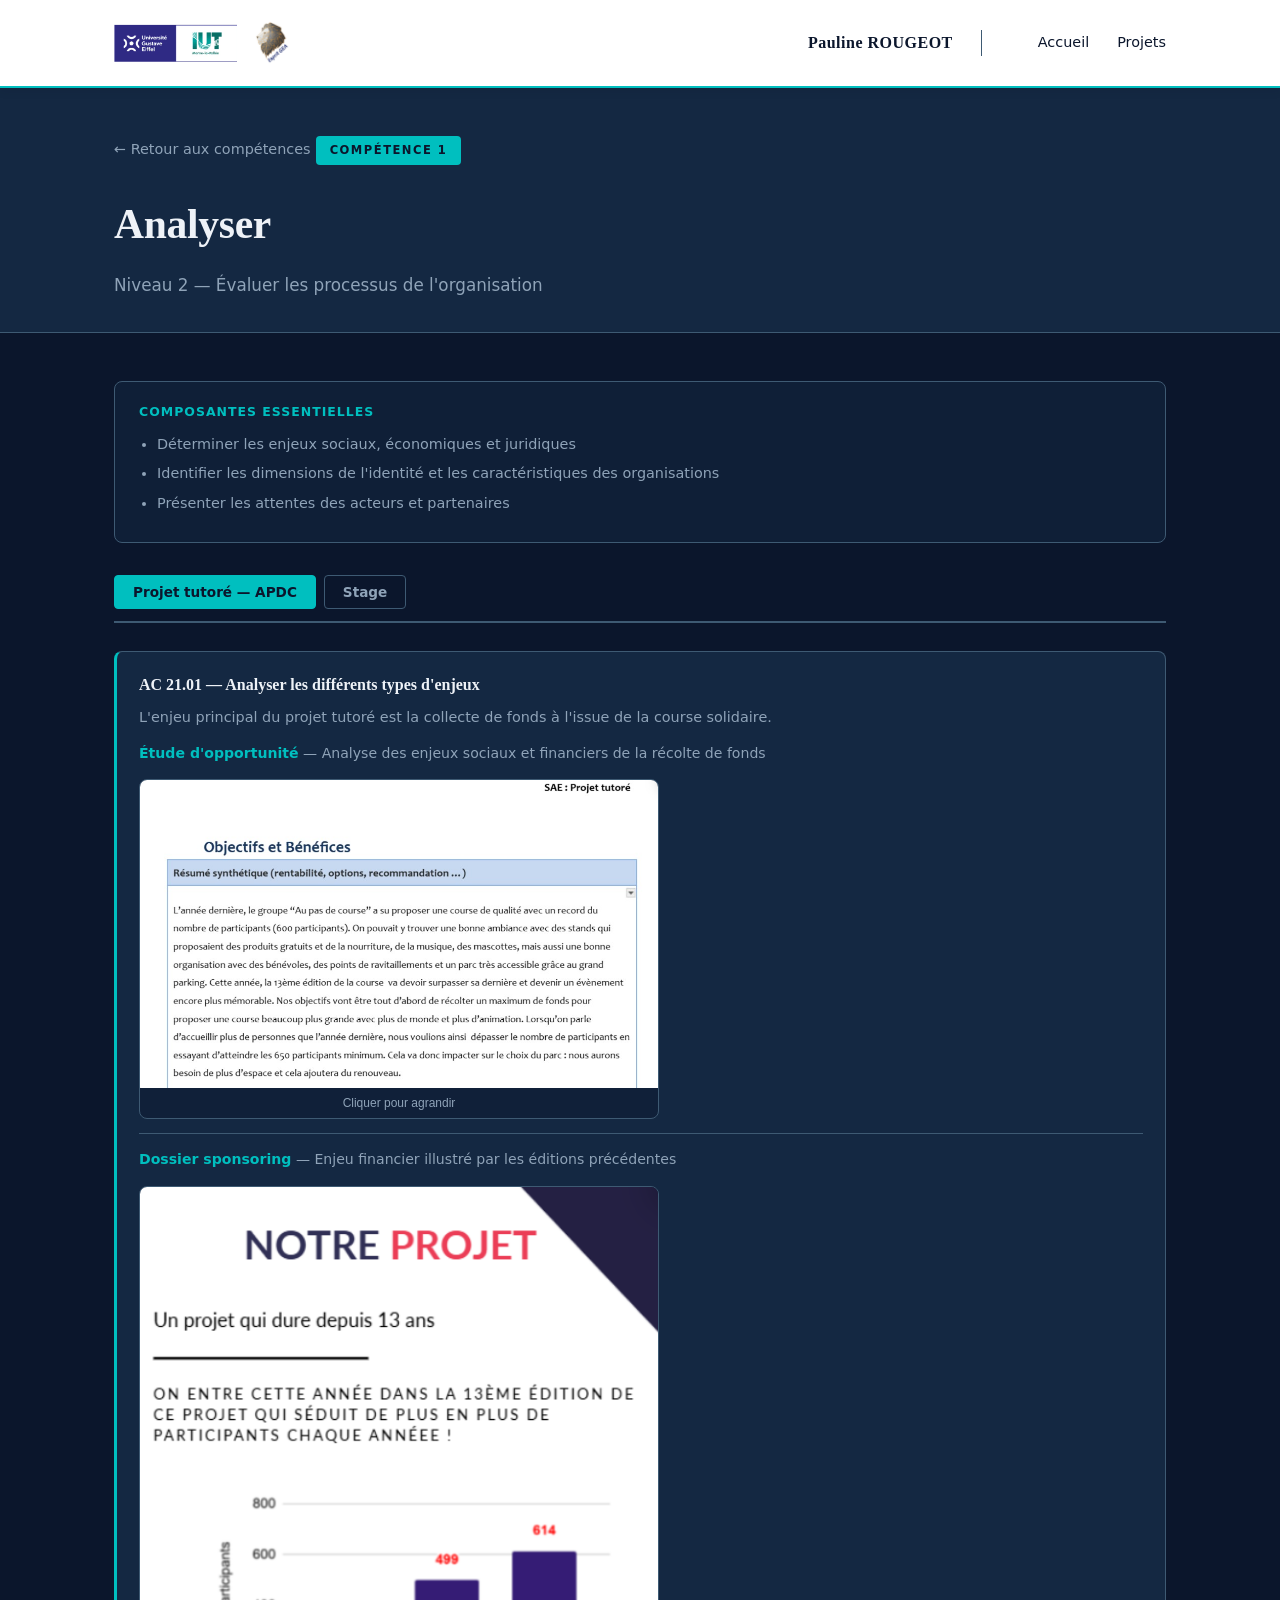
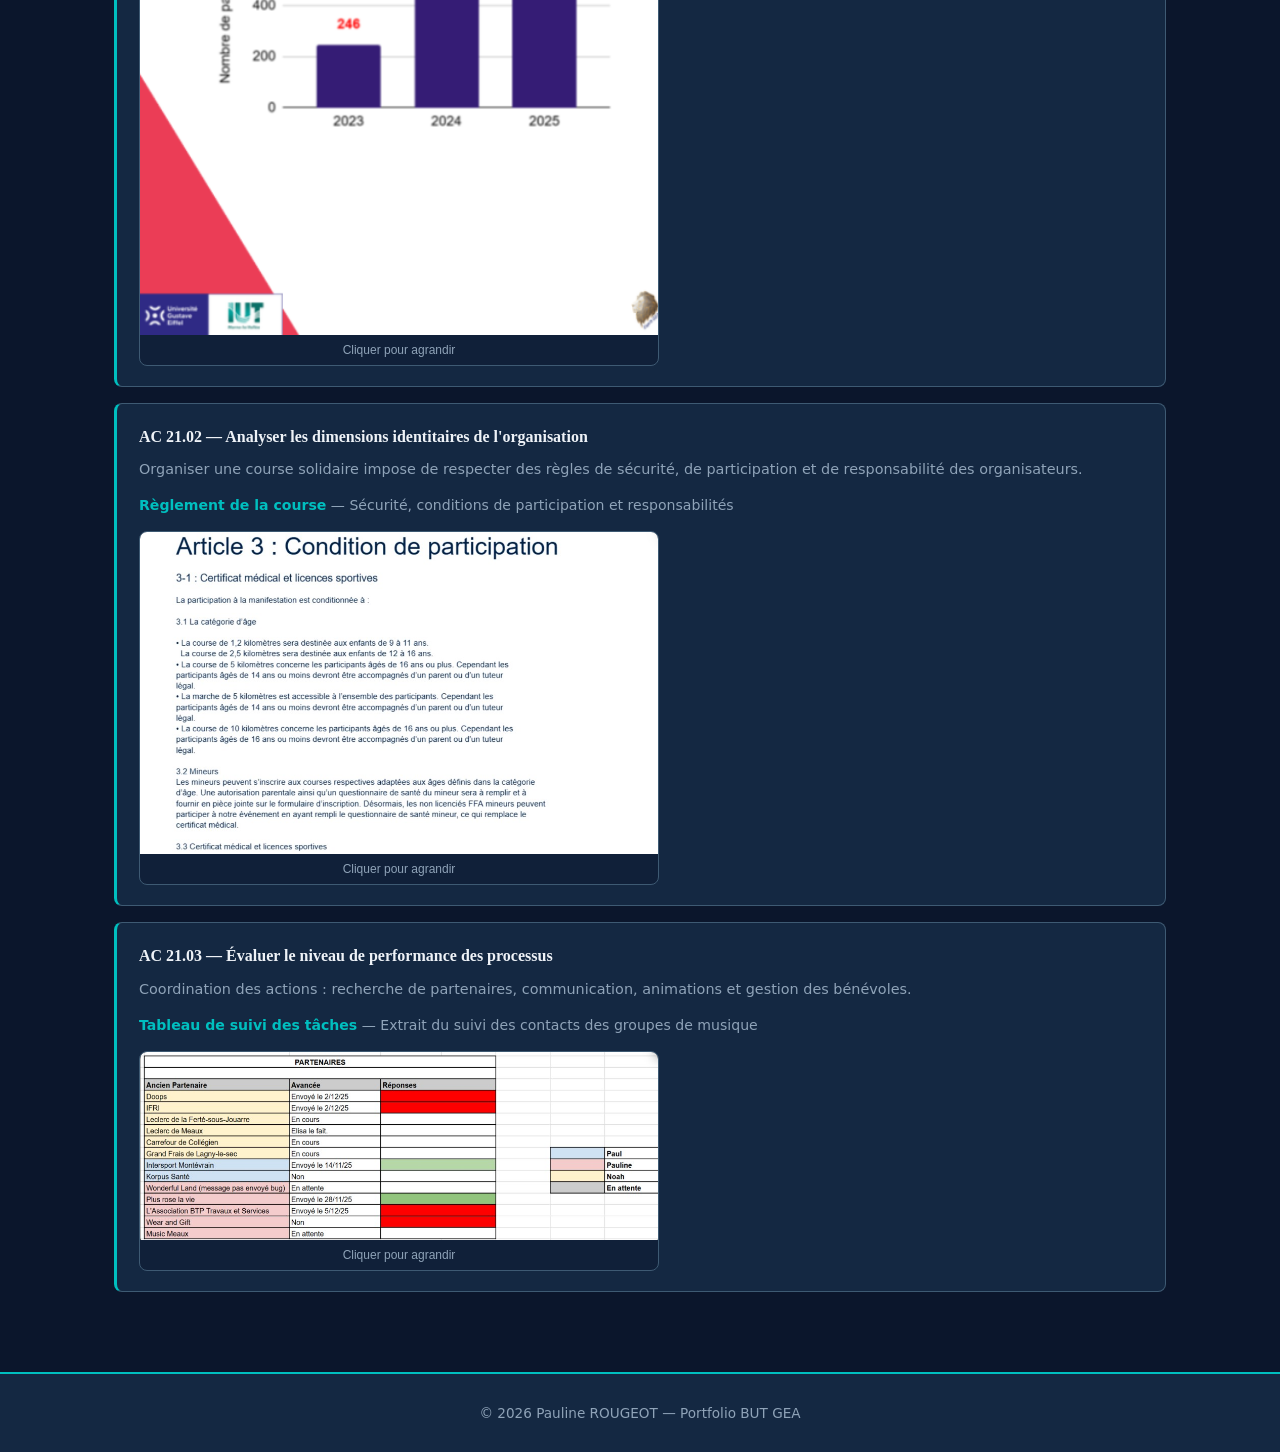
==== projects/c1.html @ 16b469e0 "Import projects folder contents as normal files" ====
<!DOCTYPE html>
<html lang="fr">
<head>
  <meta charset="UTF-8" />
  <meta name="viewport" content="width=device-width, initial-scale=1.0" />
  <title>C1 — Analyser</title>
  <link rel="stylesheet" href="../css/style.css" />
</head>
<body>

  <header>
    <div class="container">
      <a href="../index.html" class="nav-brand">
        <img src="../images/logo-universite-iut.png" alt="Université Gustave Eiffel — IUT Marne-la-Vallée" class="nav-logo nav-logo-univ" />
        <img src="../images/logo-esprit-gea.png" alt="Esprit GEA" class="nav-logo nav-logo-gea" />
      </a>
      <nav>
        <span class="nav-name">Pauline ROUGEOT</span>
        <a href="../index.html">Accueil</a>
        <a href="../index.html#projets">Projets</a>
      </nav>
    </div>
  </header>

  <main>
    <section class="project-hero">
      <div class="container">
        <a href="../index.html" class="back-link">← Retour aux compétences</a>
        <span class="project-badge">Compétence 1</span>
        <h1>Analyser</h1>
        <p class="subtitle">Niveau 2 — Évaluer les processus de l'organisation</p>
      </div>
    </section>

    <section class="project-content">
      <div class="container">

        <div class="comp-intro">
          <p class="comp-level">Composantes essentielles</p>
          <ul>
            <li>Déterminer les enjeux sociaux, économiques et juridiques</li>
            <li>Identifier les dimensions de l'identité et les caractéristiques des organisations</li>
            <li>Présenter les attentes des acteurs et partenaires</li>
          </ul>
        </div>

        <div class="tabs">
          <div class="tab-list">
            <button class="tab-btn active" data-tab="c1-apdc">Projet tutoré — APDC</button>
            <button class="tab-btn" data-tab="c1-stage">Stage</button>
          </div>

          <div id="c1-apdc" class="tab-panel active">
            <div class="proof-list">

              <div class="proof-card">
                <h3>AC 21.01 — Analyser les différents types d'enjeux</h3>
                <p class="proof-context">L'enjeu principal du projet tutoré est la collecte de fonds à l'issue de la course solidaire.</p>

                <div class="proof-item">
                  <p class="proof-item-title"><strong>Étude d'opportunité</strong> — Analyse des enjeux sociaux et financiers de la récolte de fonds</p>
                  <button type="button" class="proof-img-btn" data-lightbox="../images/c1-apdc/etude-opportunite.png" data-caption="Étude d'opportunité — Objectifs et bénéfices">
                    <img src="../images/c1-apdc/etude-opportunite.png" alt="Étude d'opportunité" class="proof-img" />
                    <span class="proof-img-hint">Cliquer pour agrandir</span>
                  </button>
                </div>

                <div class="proof-item">
                  <p class="proof-item-title"><strong>Dossier sponsoring</strong> — Enjeu financier illustré par les éditions précédentes</p>
                  <button type="button" class="proof-img-btn" data-lightbox="../images/c1-apdc/dossier-sponsoring.png" data-caption="Dossier sponsoring — Évolution des participants">
                    <img src="../images/c1-apdc/dossier-sponsoring.png" alt="Dossier sponsoring" class="proof-img" />
                    <span class="proof-img-hint">Cliquer pour agrandir</span>
                  </button>
                </div>
              </div>

              <div class="proof-card">
                <h3>AC 21.02 — Analyser les dimensions identitaires de l'organisation</h3>
                <p class="proof-context">Organiser une course solidaire impose de respecter des règles de sécurité, de participation et de responsabilité des organisateurs.</p>

                <div class="proof-item">
                  <p class="proof-item-title"><strong>Règlement de la course</strong> — Sécurité, conditions de participation et responsabilités</p>
                  <button type="button" class="proof-img-btn" data-lightbox="../images/c1-apdc/reglement-course.png" data-caption="Règlement de la course — Conditions de participation">
                    <img src="../images/c1-apdc/reglement-course.png" alt="Règlement de la course" class="proof-img" />
                    <span class="proof-img-hint">Cliquer pour agrandir</span>
                  </button>
                </div>
              </div>

              <div class="proof-card">
                <h3>AC 21.03 — Évaluer le niveau de performance des processus</h3>
                <p class="proof-context">Coordination des actions : recherche de partenaires, communication, animations et gestion des bénévoles.</p>

                <div class="proof-item">
                  <p class="proof-item-title"><strong>Tableau de suivi des tâches</strong> — Extrait du suivi des contacts des groupes de musique</p>
                  <button type="button" class="proof-img-btn" data-lightbox="../images/c1-apdc/tableau-suivi-taches.png" data-caption="Tableau de suivi des partenaires">
                    <img src="../images/c1-apdc/tableau-suivi-taches.png" alt="Tableau de suivi des tâches" class="proof-img" />
                    <span class="proof-img-hint">Cliquer pour agrandir</span>
                  </button>
                </div>
              </div>

            </div>
          </div>

          <div id="c1-stage" class="tab-panel">
            <div class="proof-list">

              <div class="proof-card">
                <h3>AC 21.02 — Analyser les dimensions identitaires de l'organisation</h3>
                <p class="proof-context">Identification des caractéristiques juridiques de la société et des obligations pour préparer l'approbation des comptes.</p>

                <div class="proof-item">
                  <p class="proof-item-title"><strong>PV d'AG</strong> — Préparation et établissement du procès-verbal d'assemblée générale</p>
                  <div class="proof-img-group">
                    <button type="button" class="proof-img-btn" data-lightbox="../images/c1-stage/pv-ag-1.png" data-caption="PV d'AG — Saisie des informations (i23)">
                      <img src="../images/c1-stage/pv-ag-1.png" alt="PV d'AG — Saisie i23" class="proof-img" />
                      <span class="proof-img-hint">Cliquer pour agrandir</span>
                    </button>
                    <button type="button" class="proof-img-btn" data-lightbox="../images/c1-stage/pv-ag-2.png" data-caption="PV d'AG — Procès-verbal des décisions">
                      <img src="../images/c1-stage/pv-ag-2.png" alt="PV d'AG — Procès-verbal" class="proof-img" />
                      <span class="proof-img-hint">Cliquer pour agrandir</span>
                    </button>
                  </div>
                </div>

                <div class="proof-item">
                  <p class="proof-item-title"><strong>Rapport de gestion</strong> — Présentation de l'activité et des résultats de l'exercice</p>
                  <button type="button" class="proof-img-btn" data-lightbox="../images/c1-stage/rapport-gestion.png" data-caption="Rapport de gestion">
                    <img src="../images/c1-stage/rapport-gestion.png" alt="Rapport de gestion" class="proof-img" />
                    <span class="proof-img-hint">Cliquer pour agrandir</span>
                  </button>
                </div>

                <div class="proof-item">
                  <p class="proof-item-title"><strong>Déclaration de confidentialité</strong> — Obligation légale liée au dépôt des comptes annuels</p>
                  <button type="button" class="proof-img-btn" data-lightbox="../images/c1-stage/declaration-confidentialite.png" data-caption="Déclaration de confidentialité">
                    <img src="../images/c1-stage/declaration-confidentialite.png" alt="Déclaration de confidentialité" class="proof-img" />
                    <span class="proof-img-hint">Cliquer pour agrandir</span>
                  </button>
                </div>
              </div>

              <div class="proof-card">
                <h3>AC 21.03 — Évaluer le niveau de performance des processus</h3>
                <p class="proof-context">Évaluation des outils de dématérialisation et d'automatisation comptable pour optimiser le traitement des factures.</p>

                <div class="proof-item">
                  <p class="proof-item-title"><strong>Chaintrust</strong> — Processus d'intégration automatisée des écritures comptables</p>
                  <div class="proof-img-group">
                    <button type="button" class="proof-img-btn" data-lightbox="../images/c1-stage/chaintrust-1.png" data-caption="Chaintrust — Dépôt des pièces comptables">
                      <img src="../images/c1-stage/chaintrust-1.png" alt="Chaintrust — Dépôt" class="proof-img" />
                      <span class="proof-img-hint">Cliquer pour agrandir</span>
                    </button>
                    <button type="button" class="proof-img-btn" data-lightbox="../images/c1-stage/chaintrust-2.png" data-caption="Chaintrust — Écritures générées">
                      <img src="../images/c1-stage/chaintrust-2.png" alt="Chaintrust — Écritures" class="proof-img" />
                      <span class="proof-img-hint">Cliquer pour agrandir</span>
                    </button>
                    <button type="button" class="proof-img-btn" data-lightbox="../images/c1-stage/chaintrust-3.png" data-caption="Chaintrust — Saisie des écritures en comptabilité">
                      <img src="../images/c1-stage/chaintrust-3.png" alt="Chaintrust — Saisie" class="proof-img" />
                      <span class="proof-img-hint">Cliquer pour agrandir</span>
                    </button>
                    <button type="button" class="proof-img-btn" data-lightbox="../images/c1-stage/chaintrust-4.png" data-caption="Chaintrust — Écriture intégrée en comptabilité">
                      <img src="../images/c1-stage/chaintrust-4.png" alt="Chaintrust — Écriture intégrée" class="proof-img" />
                      <span class="proof-img-hint">Cliquer pour agrandir</span>
                    </button>
                    <button type="button" class="proof-img-btn" data-lightbox="../images/c1-stage/chaintrust-5.png" data-caption="Chaintrust — Factures correspondantes">
                      <img src="../images/c1-stage/chaintrust-5.png" alt="Chaintrust — Factures" class="proof-img" />
                      <span class="proof-img-hint">Cliquer pour agrandir</span>
                    </button>
                  </div>
                </div>

                <div class="proof-item">
                  <p class="proof-item-title"><strong>Dossier de contrôle</strong> — Comptabilisation d'une facture non reconnue automatiquement</p>
                  <div class="proof-img-group">
                    <button type="button" class="proof-img-btn" data-lightbox="../images/c1-stage/dossier-controle-1.png" data-caption="Dossier de contrôle — Justificatif de paiement">
                      <img src="../images/c1-stage/dossier-controle-1.png" alt="Dossier de contrôle — Justificatif" class="proof-img" />
                      <span class="proof-img-hint">Cliquer pour agrandir</span>
                    </button>
                    <button type="button" class="proof-img-btn" data-lightbox="../images/c1-stage/dossier-controle-2.png" data-caption="Dossier de contrôle — Vérification des écritures">
                      <img src="../images/c1-stage/dossier-controle-2.png" alt="Dossier de contrôle — Vérification" class="proof-img" />
                      <span class="proof-img-hint">Cliquer pour agrandir</span>
                    </button>
                  </div>
                </div>

                <div class="proof-item">
                  <p class="proof-item-title"><strong>Lettrage fournisseur</strong> — Justification des comptes et détection d'anomalies</p>
                  <div class="proof-img-group">
                    <button type="button" class="proof-img-btn" data-lightbox="../images/c1-stage/lettrage-1.png" data-caption="Lettrage fournisseur — Rapprochement des écritures">
                      <img src="../images/c1-stage/lettrage-1.png" alt="Lettrage fournisseur" class="proof-img" />
                      <span class="proof-img-hint">Cliquer pour agrandir</span>
                    </button>
                    <button type="button" class="proof-img-btn" data-lightbox="../images/c1-stage/lettrage-2.png" data-caption="Lettrage fournisseur — Grand livre fournisseur">
                      <img src="../images/c1-stage/lettrage-2.png" alt="Grand livre fournisseur" class="proof-img" />
                      <span class="proof-img-hint">Cliquer pour agrandir</span>
                    </button>
                  </div>
                </div>
              </div>

            </div>
          </div>
        </div>

      </div>
    </section>
  </main>

  <footer>
    <div class="container">
      <p>© 2026 Pauline ROUGEOT — Portfolio BUT GEA</p>
    </div>
  </footer>

  <script src="../js/tabs.js"></script>
  <script src="../js/lightbox.js"></script>
</body>
</html>
---- css/style.css ----
/* ── Variables — palette #0B162C ── */
:root {
  --navy-dark: #0B162C;
  --navy:      #142842;
  --slate:     #3E5A73;
  --teal:      #00BFBF;

  --bg:        var(--navy-dark);
  --bg-card:   var(--navy);
  --bg-card-hover: #1a3250;
  --border:    var(--slate);
  --text:      #eef2f7;
  --text-muted:#8fa3b8;
  --accent:    var(--teal);
  --accent-glow: rgba(0, 191, 191, 0.22);
  --radius:    8px;
  --font:      'Segoe UI', system-ui, -apple-system, sans-serif;
  --font-heading: Georgia, 'Times New Roman', serif;
  --shadow:    0 2px 12px rgba(0, 0, 0, 0.35);
  --shadow-hover: 0 8px 28px rgba(0, 191, 191, 0.18);
}

/* ── Reset ── */
*, *::before, *::after { box-sizing: border-box; margin: 0; padding: 0; }

html { scroll-behavior: smooth; }

body {
  font-family: var(--font);
  background: var(--bg);
  color: var(--text);
  min-height: 100vh;
  line-height: 1.65;
}

a { color: inherit; text-decoration: none; }

img { max-width: 100%; display: block; }

/* ── Layout ── */
.container {
  max-width: 1100px;
  margin: 0 auto;
  padding: 0 24px;
}

/* ── Header ── */
header {
  padding: 20px 0;
  border-bottom: 2px solid var(--teal);
  position: sticky;
  top: 0;
  background: #ffffff;
  box-shadow: 0 2px 10px rgba(11, 22, 44, 0.1);
  z-index: 100;
}

header .container {
  display: flex;
  align-items: center;
  justify-content: space-between;
}

.nav-brand {
  display: flex;
  align-items: center;
  gap: 14px;
}

.nav-logo {
  height: 42px;
  width: auto;
  object-fit: contain;
  display: block;
}

.nav-logo-univ { height: 38px; }
.nav-logo-gea  { height: 46px; }

nav {
  display: flex;
  align-items: center;
}

.nav-name {
  font-family: var(--font-heading);
  font-size: 1rem;
  font-weight: 700;
  color: var(--navy-dark);
  letter-spacing: 0.5px;
  margin-right: 28px;
  padding-right: 28px;
  border-right: 1px solid var(--border);
}

nav a {
  color: var(--navy-dark);
  font-size: 0.9rem;
  font-weight: 500;
  margin-left: 28px;
  transition: color 0.2s;
}

nav a:hover { color: var(--teal); }

/* ── Hero ── */
.hero {
  padding: 64px 0 48px;
  text-align: center;
  background: linear-gradient(180deg, var(--navy) 0%, var(--bg) 100%);
  border-bottom: 1px solid var(--border);
}

.hero-badge {
  display: inline-block;
  background: var(--teal);
  color: var(--navy-dark);
  font-size: 0.72rem;
  font-weight: 700;
  letter-spacing: 0.8px;
  text-transform: uppercase;
  padding: 7px 18px;
  border-radius: 4px;
  margin-bottom: 24px;
}

.hero h1 {
  font-family: var(--font-heading);
  font-size: clamp(2rem, 4.5vw, 3rem);
  font-weight: 700;
  letter-spacing: -0.5px;
  line-height: 1.2;
  margin-bottom: 16px;
  color: var(--text);
}

.hero h1 em {
  font-style: italic;
  color: var(--teal);
  background: none;
  -webkit-text-fill-color: unset;
}

.hero p {
  color: var(--text-muted);
  font-size: 1rem;
  font-weight: 500;
  max-width: 560px;
  margin: 0 auto;
  letter-spacing: 0.3px;
}

/* ── Cards Grid ── */
.projects-section {
  padding: 48px 0 80px;
}

.section-title {
  font-family: var(--font-heading);
  font-size: 0.85rem;
  font-weight: 700;
  letter-spacing: 1.5px;
  text-transform: uppercase;
  color: var(--teal);
  margin-bottom: 28px;
}

.cards-grid {
  display: grid;
  grid-template-columns: repeat(auto-fill, minmax(300px, 1fr));
  gap: 20px;
}

.card {
  background: var(--bg-card);
  border: 1px solid var(--border);
  border-radius: var(--radius);
  overflow: hidden;
  transition: transform 0.2s, box-shadow 0.2s, border-color 0.2s;
  display: flex;
  flex-direction: column;
  box-shadow: var(--shadow);
}

.card:hover {
  transform: translateY(-4px);
  border-color: var(--teal);
  box-shadow: var(--shadow-hover);
}

.card-thumb {
  height: 160px;
  display: flex;
  align-items: center;
  justify-content: center;
  font-family: var(--font-heading);
  font-size: 2.8rem;
  font-weight: 700;
  color: #ffffff;
  letter-spacing: 2px;
}

.card:nth-child(1) .card-thumb,
.banner-c1 { background: linear-gradient(135deg, #0B162C, #142842); }

.card:nth-child(2) .card-thumb,
.banner-c2 { background: linear-gradient(135deg, #142842, #3E5A73); }

.card:nth-child(3) .card-thumb,
.banner-c3 { background: linear-gradient(135deg, #3E5A73, #2e4a62); }

.card:nth-child(4) .card-thumb,
.banner-c4 { background: linear-gradient(135deg, #142842, #00BFBF); }

.card:nth-child(5) .card-thumb,
.banner-c5 { background: linear-gradient(135deg, #3E5A73, #00BFBF); }

.card-body {
  padding: 22px 24px 24px;
  flex: 1;
  display: flex;
  flex-direction: column;
  border-top: 3px solid var(--teal);
}

.card-tag {
  font-size: 0.72rem;
  font-weight: 600;
  letter-spacing: 1px;
  text-transform: uppercase;
  color: var(--teal);
  margin-bottom: 8px;
}

.card-title {
  font-family: var(--font-heading);
  font-size: 1.15rem;
  font-weight: 700;
  color: var(--text);
  margin-bottom: 10px;
}

.card-desc {
  color: var(--text-muted);
  font-size: 0.9rem;
  flex: 1;
  margin-bottom: 18px;
}

.card-link {
  display: inline-flex;
  align-items: center;
  gap: 6px;
  font-size: 0.85rem;
  font-weight: 600;
  color: var(--teal);
  transition: gap 0.2s, color 0.2s;
}

.card:hover .card-link { gap: 10px; }

/* ── Project Page ── */
.project-hero {
  padding: 48px 0 32px;
  background: var(--navy);
  border-bottom: 1px solid var(--border);
}

.back-link {
  display: inline-flex;
  align-items: center;
  gap: 8px;
  color: var(--text-muted);
  font-size: 0.9rem;
  margin-bottom: 28px;
  transition: color 0.2s;
}

.back-link:hover { color: var(--teal); }

.project-badge {
  display: inline-block;
  font-size: 0.72rem;
  font-weight: 700;
  letter-spacing: 1.5px;
  text-transform: uppercase;
  color: var(--navy-dark);
  background: var(--teal);
  padding: 5px 14px;
  border-radius: 4px;
  margin-bottom: 16px;
}

.project-hero h1 {
  font-family: var(--font-heading);
  font-size: clamp(1.8rem, 3.5vw, 2.6rem);
  font-weight: 700;
  color: var(--text);
  letter-spacing: -0.3px;
  margin-bottom: 14px;
}

.project-hero .subtitle {
  color: var(--text-muted);
  font-size: 1.05rem;
  max-width: 620px;
}

.project-banner {
  height: 220px;
  border-radius: var(--radius);
  margin: 36px 0 0;
  display: flex;
  align-items: center;
  justify-content: center;
  font-family: var(--font-heading);
  font-size: 4.5rem;
  font-weight: 700;
  color: #ffffff;
  letter-spacing: 4px;
  box-shadow: var(--shadow);
}

.project-content {
  padding: 48px 0 80px;
}

.project-content h2 {
  font-family: var(--font-heading);
  font-size: 1.25rem;
  font-weight: 700;
  color: var(--teal);
  margin: 32px 0 12px;
  padding-bottom: 8px;
  border-bottom: 2px solid var(--border);
}

.project-content p {
  color: var(--text-muted);
  margin-bottom: 14px;
}

.tech-tags {
  display: flex;
  flex-wrap: wrap;
  gap: 8px;
  margin: 18px 0;
}

.tech-tag {
  background: rgba(62, 90, 115, 0.35);
  border: 1px solid var(--border);
  color: var(--text);
  font-size: 0.78rem;
  font-weight: 500;
  padding: 5px 12px;
  border-radius: 4px;
}

.project-meta {
  display: grid;
  grid-template-columns: repeat(auto-fill, minmax(200px, 1fr));
  gap: 16px;
  margin: 28px 0;
}

.meta-item {
  background: var(--bg-card);
  border: 1px solid var(--border);
  border-left: 3px solid var(--teal);
  border-radius: var(--radius);
  padding: 18px 20px;
  box-shadow: var(--shadow);
}

.meta-item .label {
  font-size: 0.72rem;
  text-transform: uppercase;
  letter-spacing: 1px;
  color: var(--text-muted);
  margin-bottom: 5px;
}

.meta-item .value {
  font-size: 0.95rem;
  font-weight: 600;
  color: var(--text);
}

/* ── Competency page ── */
.comp-intro {
  background: rgba(20, 40, 66, 0.5);
  border: 1px solid var(--border);
  border-radius: var(--radius);
  padding: 20px 24px;
  margin-bottom: 32px;
}

.comp-intro .comp-level {
  font-size: 0.78rem;
  font-weight: 600;
  text-transform: uppercase;
  letter-spacing: 1px;
  color: var(--teal);
  margin-bottom: 10px;
}

.comp-intro ul {
  color: var(--text-muted);
  font-size: 0.9rem;
  padding-left: 18px;
}

.comp-intro li { margin-bottom: 6px; }

/* ── Tabs ── */
.tabs { margin-top: 8px; }

.tab-list {
  display: flex;
  flex-wrap: wrap;
  gap: 8px;
  margin-bottom: 28px;
  border-bottom: 2px solid var(--border);
  padding-bottom: 12px;
}

.tab-btn {
  background: transparent;
  border: 1px solid var(--border);
  color: var(--text-muted);
  font-family: var(--font);
  font-size: 0.85rem;
  font-weight: 600;
  padding: 8px 18px;
  border-radius: 4px;
  cursor: pointer;
  transition: background 0.2s, color 0.2s, border-color 0.2s;
}

.tab-btn:hover { color: var(--text); border-color: var(--teal); }

.tab-btn.active {
  background: var(--teal);
  color: var(--navy-dark);
  border-color: var(--teal);
}

.tab-panel { display: none; }
.tab-panel.active { display: block; }

/* ── Proof cards ── */
.proof-list {
  display: flex;
  flex-direction: column;
  gap: 16px;
}

.proof-card {
  background: var(--bg-card);
  border: 1px solid var(--border);
  border-left: 3px solid var(--teal);
  border-radius: var(--radius);
  padding: 20px 22px;
}

.proof-card h3 {
  font-family: var(--font-heading);
  font-size: 1rem;
  color: var(--text);
  margin-bottom: 8px;
}

.proof-card .proof-context {
  color: var(--text-muted);
  font-size: 0.9rem;
  margin-bottom: 12px;
}

.proof-docs {
  list-style: none;
  display: flex;
  flex-direction: column;
  gap: 8px;
}

.proof-docs li {
  background: rgba(62, 90, 115, 0.25);
  border: 1px solid var(--border);
  border-radius: 4px;
  padding: 10px 14px;
  font-size: 0.85rem;
  color: var(--text);
}

.proof-docs strong { color: var(--teal); }

.proof-item {
  margin-top: 14px;
  padding-top: 14px;
  border-top: 1px solid var(--border);
}

.proof-item:first-of-type {
  margin-top: 12px;
  padding-top: 0;
  border-top: none;
}

.proof-item-title {
  font-size: 0.88rem;
  color: var(--text);
  margin-bottom: 10px;
}

.proof-item-title strong { color: var(--teal); }

.proof-img-btn {
  display: block;
  width: 100%;
  max-width: 520px;
  padding: 0;
  border: 1px solid var(--border);
  border-radius: var(--radius);
  background: rgba(11, 22, 44, 0.4);
  cursor: zoom-in;
  overflow: hidden;
  transition: border-color 0.2s, box-shadow 0.2s;
}

.proof-img-btn:hover {
  border-color: var(--teal);
  box-shadow: 0 4px 20px var(--accent-glow);
}

.proof-img {
  width: 100%;
  height: auto;
  display: block;
}

.proof-img-hint {
  display: block;
  font-size: 0.75rem;
  color: var(--text-muted);
  padding: 8px 12px;
  text-align: center;
}

.proof-img-group {
  display: flex;
  flex-direction: column;
  gap: 12px;
}

/* ── Lightbox ── */
.lightbox {
  position: fixed;
  inset: 0;
  z-index: 1000;
  display: none;
  align-items: center;
  justify-content: center;
  padding: 24px;
}

.lightbox.open { display: flex; }

.lightbox-backdrop {
  position: absolute;
  inset: 0;
  background: rgba(11, 22, 44, 0.92);
}

.lightbox-dialog {
  position: relative;
  z-index: 1;
  max-width: 95vw;
  max-height: 95vh;
  display: flex;
  flex-direction: column;
  align-items: center;
}

.lightbox-img {
  max-width: 95vw;
  max-height: 85vh;
  object-fit: contain;
  border-radius: var(--radius);
  box-shadow: 0 8px 40px rgba(0, 0, 0, 0.5);
}

.lightbox-caption {
  color: var(--text);
  font-size: 0.9rem;
  margin-bottom: 12px;
  text-align: center;
}

.lightbox-close {
  position: absolute;
  top: -40px;
  right: 0;
  background: transparent;
  border: none;
  color: #ffffff;
  font-size: 2rem;
  line-height: 1;
  cursor: pointer;
  padding: 4px 8px;
}

.lightbox-close:hover { color: var(--teal); }

/* ── Footer ── */
footer {
  border-top: 2px solid var(--teal);
  background: var(--navy);
  padding: 28px 0;
  text-align: center;
  color: var(--text-muted);
  font-size: 0.85rem;
}

/* ── Responsive ── */
@media (max-width: 600px) {
  header .container { flex-wrap: wrap; gap: 12px; }
  nav { flex-wrap: wrap; }
  .nav-name {
    font-size: 0.85rem;
    margin-right: 16px;
    padding-right: 16px;
  }
  nav a { margin-left: 16px; font-size: 0.85rem; }
  .hero { padding: 40px 0 32px; }
  .hero-badge { font-size: 0.65rem; padding: 6px 12px; }
  .cards-grid { grid-template-columns: 1fr; }
  .nav-brand { gap: 8px; }
  .nav-logo-univ { height: 28px; }
  .nav-logo-gea  { height: 34px; }
}
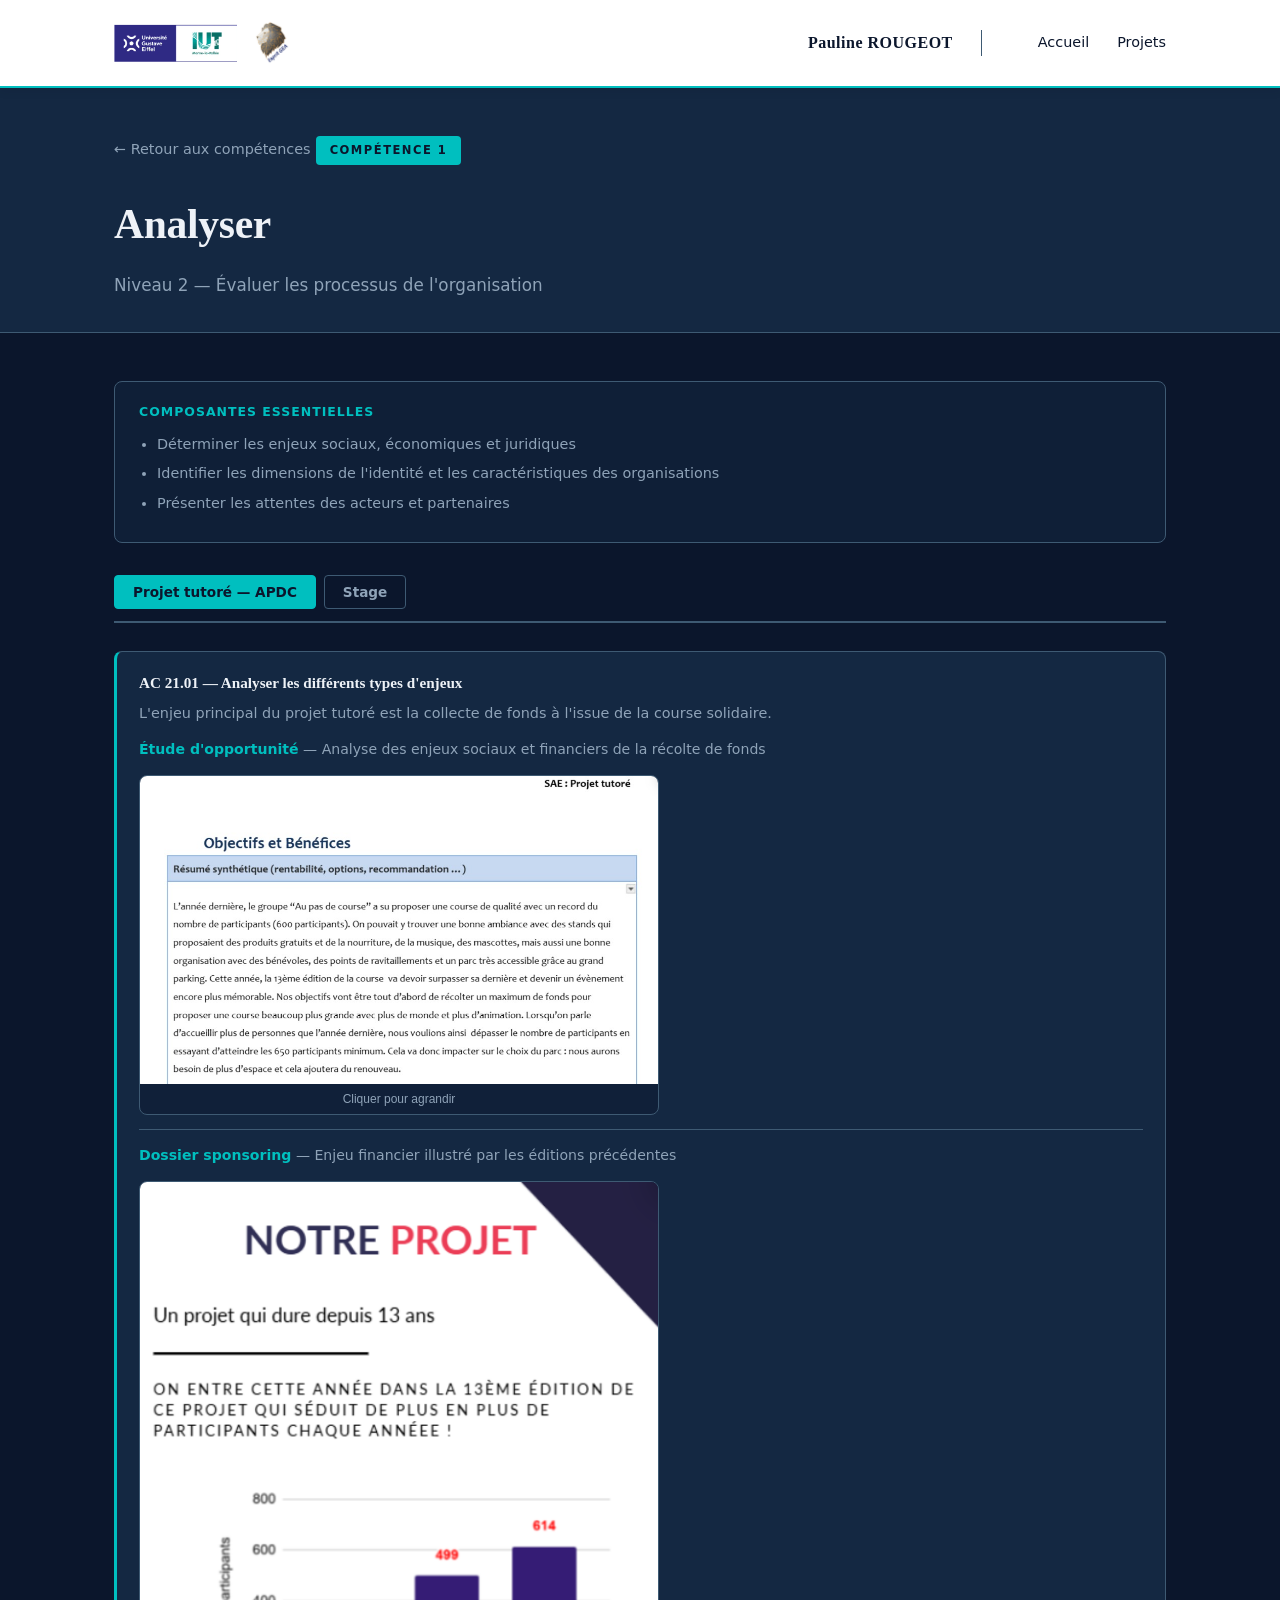
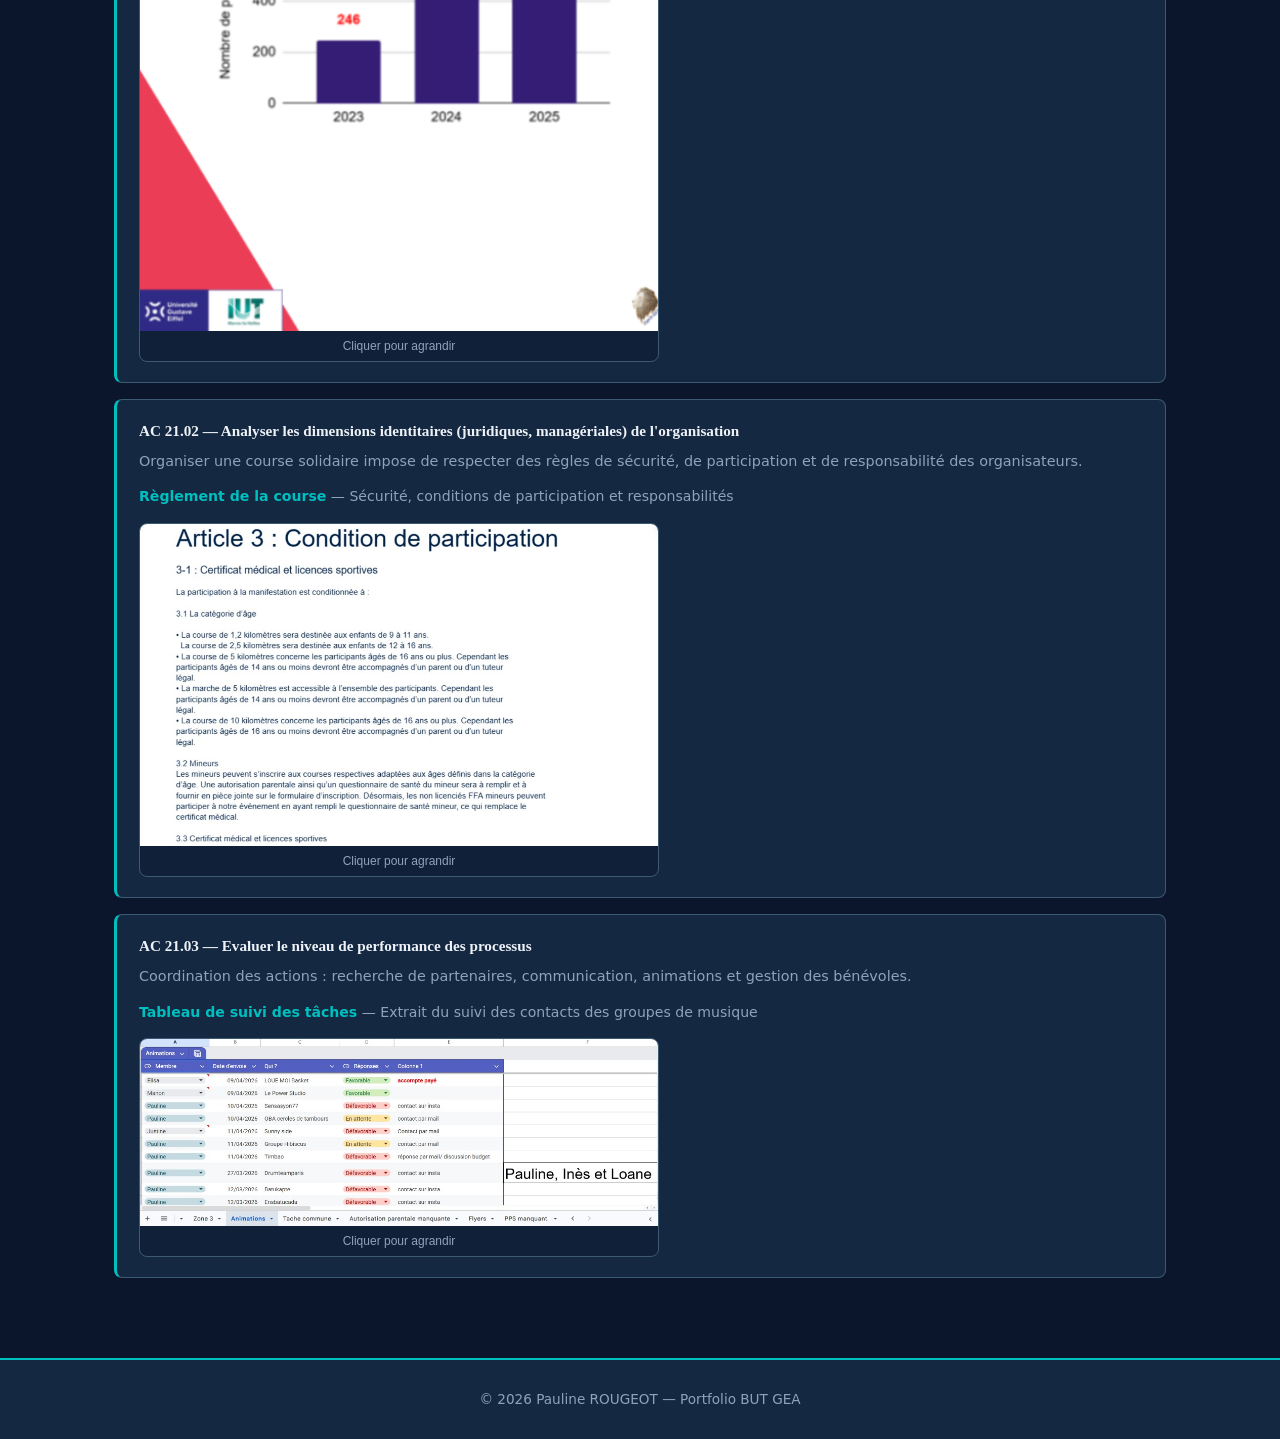
==== commit c47ba723: "Initial commit" ====
--- a/projects/c1.html
+++ b/projects/c1.html
@@ -75,7 +75,7 @@
               </div>
 
               <div class="proof-card">
-                <h3>AC 21.02 — Analyser les dimensions identitaires de l'organisation</h3>
+                <h3>AC 21.02 — Analyser les dimensions identitaires (juridiques, managériales) de l'organisation</h3>
                 <p class="proof-context">Organiser une course solidaire impose de respecter des règles de sécurité, de participation et de responsabilité des organisateurs.</p>
 
                 <div class="proof-item">
@@ -88,13 +88,13 @@
               </div>
 
               <div class="proof-card">
-                <h3>AC 21.03 — Évaluer le niveau de performance des processus</h3>
+                <h3>AC 21.03 — Evaluer le niveau de performance des processus</h3>
                 <p class="proof-context">Coordination des actions : recherche de partenaires, communication, animations et gestion des bénévoles.</p>
 
                 <div class="proof-item">
                   <p class="proof-item-title"><strong>Tableau de suivi des tâches</strong> — Extrait du suivi des contacts des groupes de musique</p>
-                  <button type="button" class="proof-img-btn" data-lightbox="../images/c1-apdc/tableau-suivi-taches.png" data-caption="Tableau de suivi des partenaires">
-                    <img src="../images/c1-apdc/tableau-suivi-taches.png" alt="Tableau de suivi des tâches" class="proof-img" />
+                  <button type="button" class="proof-img-btn" data-lightbox="../images/c1-apdc/tableau-suivi-taches.png" data-caption="Tableau de suivi — Contacts des groupes de musique">
+                    <img src="../images/c1-apdc/tableau-suivi-taches.png" alt="Tableau de suivi des contacts des groupes de musique" class="proof-img" />
                     <span class="proof-img-hint">Cliquer pour agrandir</span>
                   </button>
                 </div>
@@ -107,7 +107,7 @@
             <div class="proof-list">
 
               <div class="proof-card">
-                <h3>AC 21.02 — Analyser les dimensions identitaires de l'organisation</h3>
+                <h3>AC 21.02 — Analyser les dimensions identitaires (juridiques, managériales) de l'organisation</h3>
                 <p class="proof-context">Identification des caractéristiques juridiques de la société et des obligations pour préparer l'approbation des comptes.</p>
 
                 <div class="proof-item">
@@ -142,7 +142,7 @@
               </div>
 
               <div class="proof-card">
-                <h3>AC 21.03 — Évaluer le niveau de performance des processus</h3>
+                <h3>AC 21.03 — Evaluer le niveau de performance des processus</h3>
                 <p class="proof-context">Évaluation des outils de dématérialisation et d'automatisation comptable pour optimiser le traitement des factures.</p>
 
                 <div class="proof-item">
--- a/css/style.css
+++ b/css/style.css
@@ -466,7 +466,8 @@
 
 .proof-card h3 {
   font-family: var(--font-heading);
-  font-size: 1rem;
+  font-size: 0.95rem;
+  line-height: 1.45;
   color: var(--text);
   margin-bottom: 8px;
 }
@@ -588,13 +589,6 @@
   object-fit: contain;
   border-radius: var(--radius);
   box-shadow: 0 8px 40px rgba(0, 0, 0, 0.5);
-}
-
-.lightbox-caption {
-  color: var(--text);
-  font-size: 0.9rem;
-  margin-bottom: 12px;
-  text-align: center;
 }
 
 .lightbox-close {
